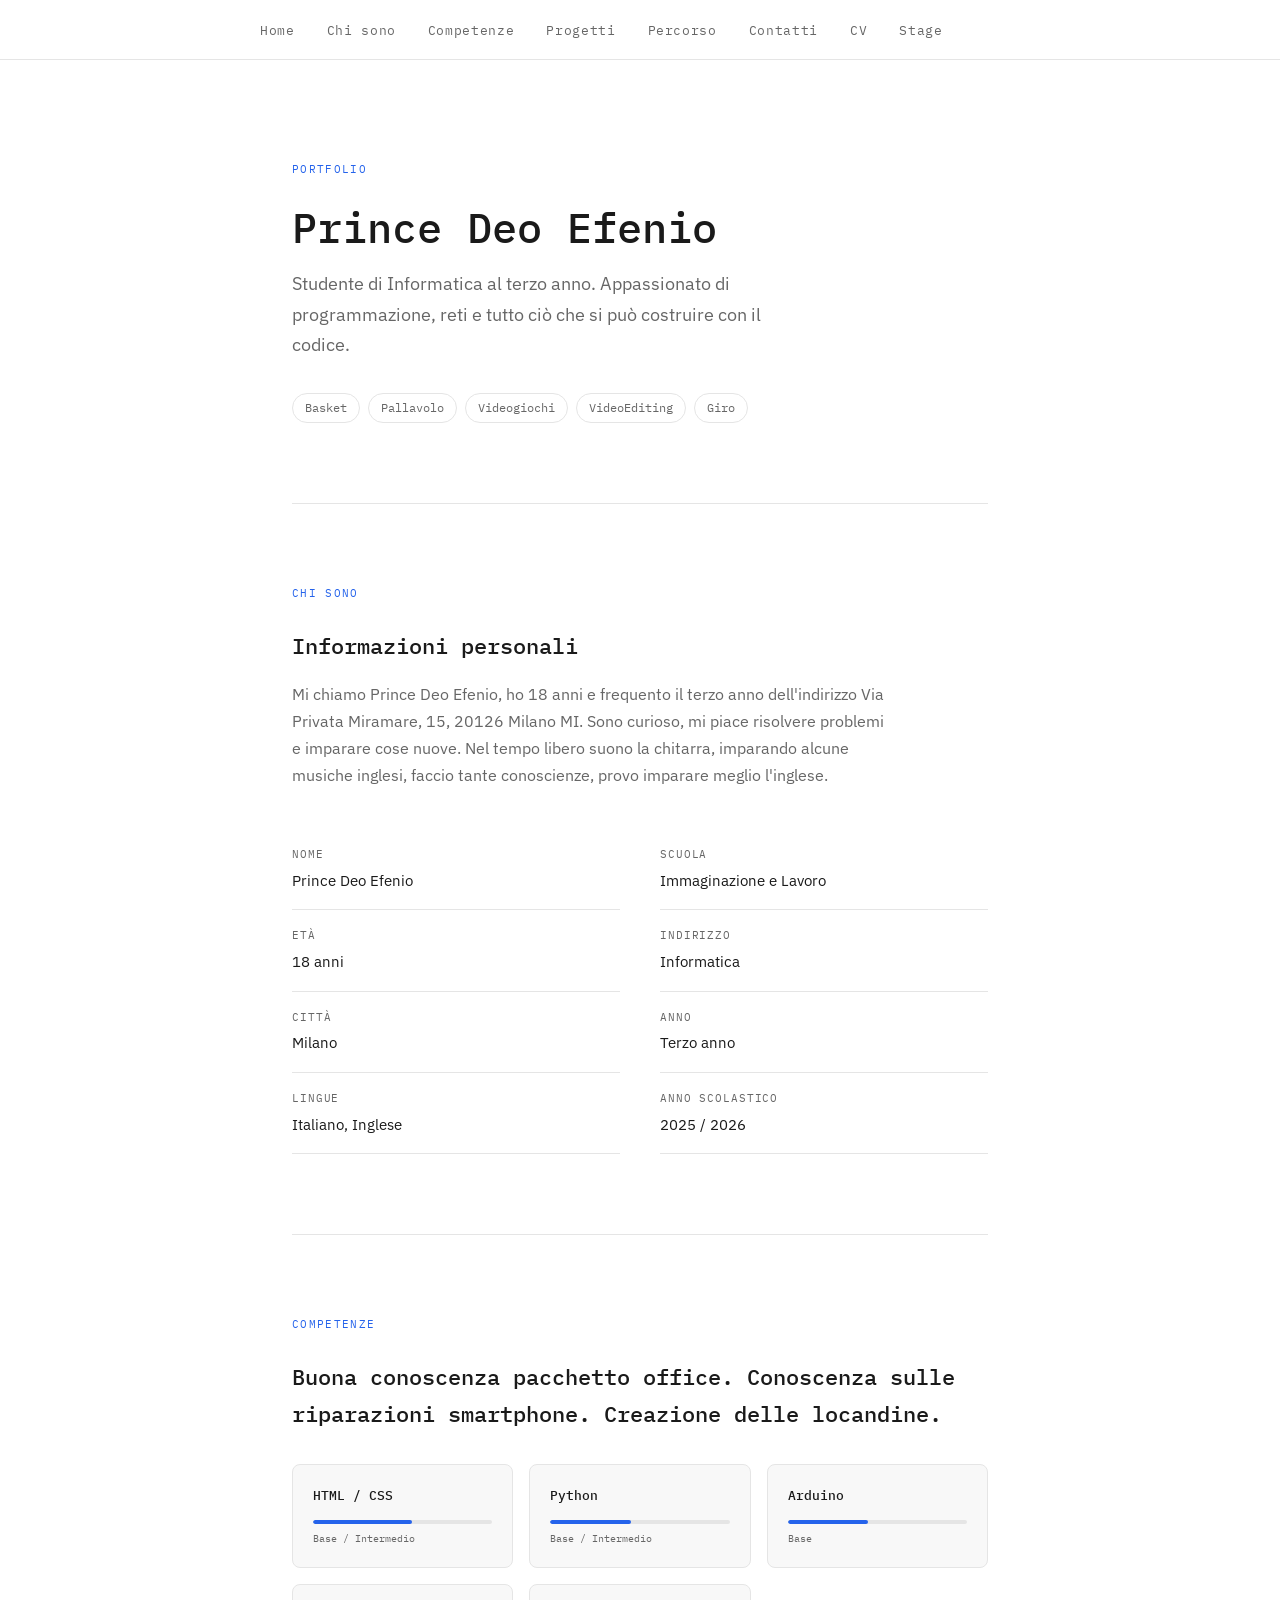
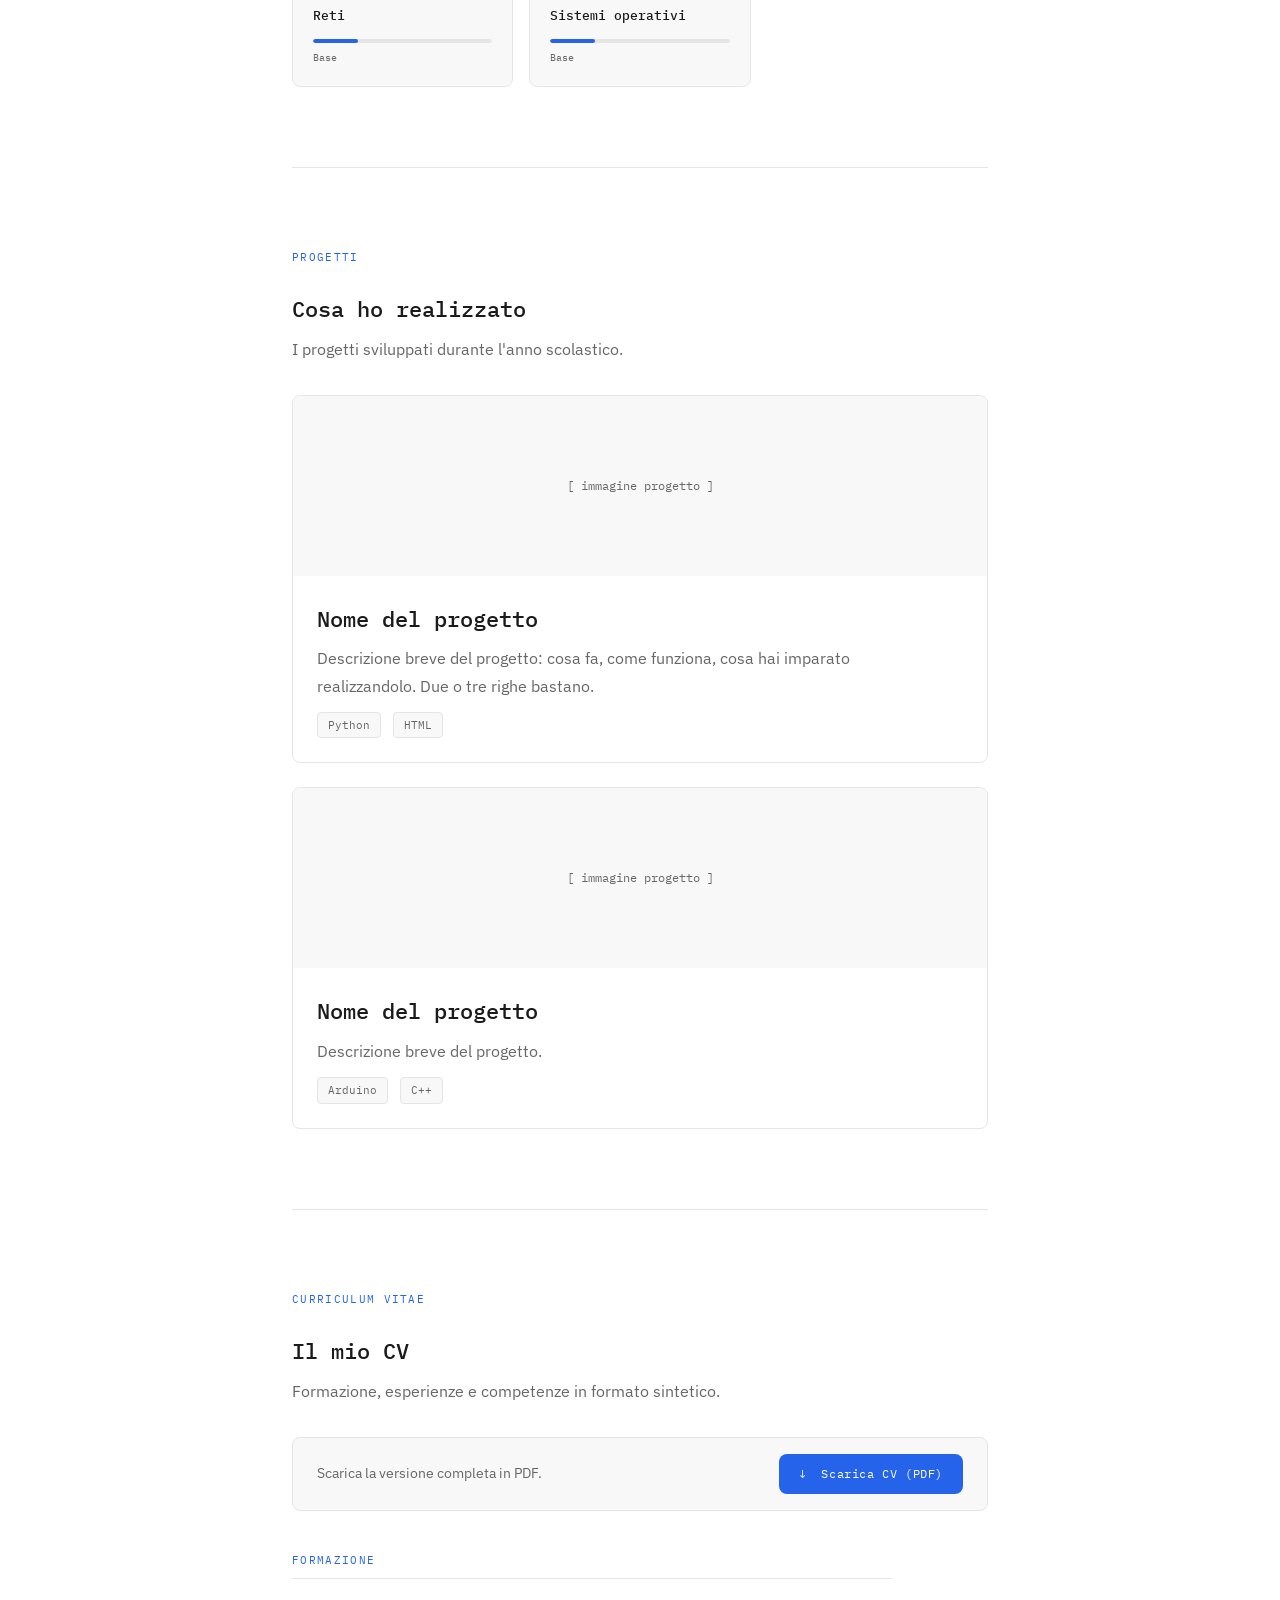
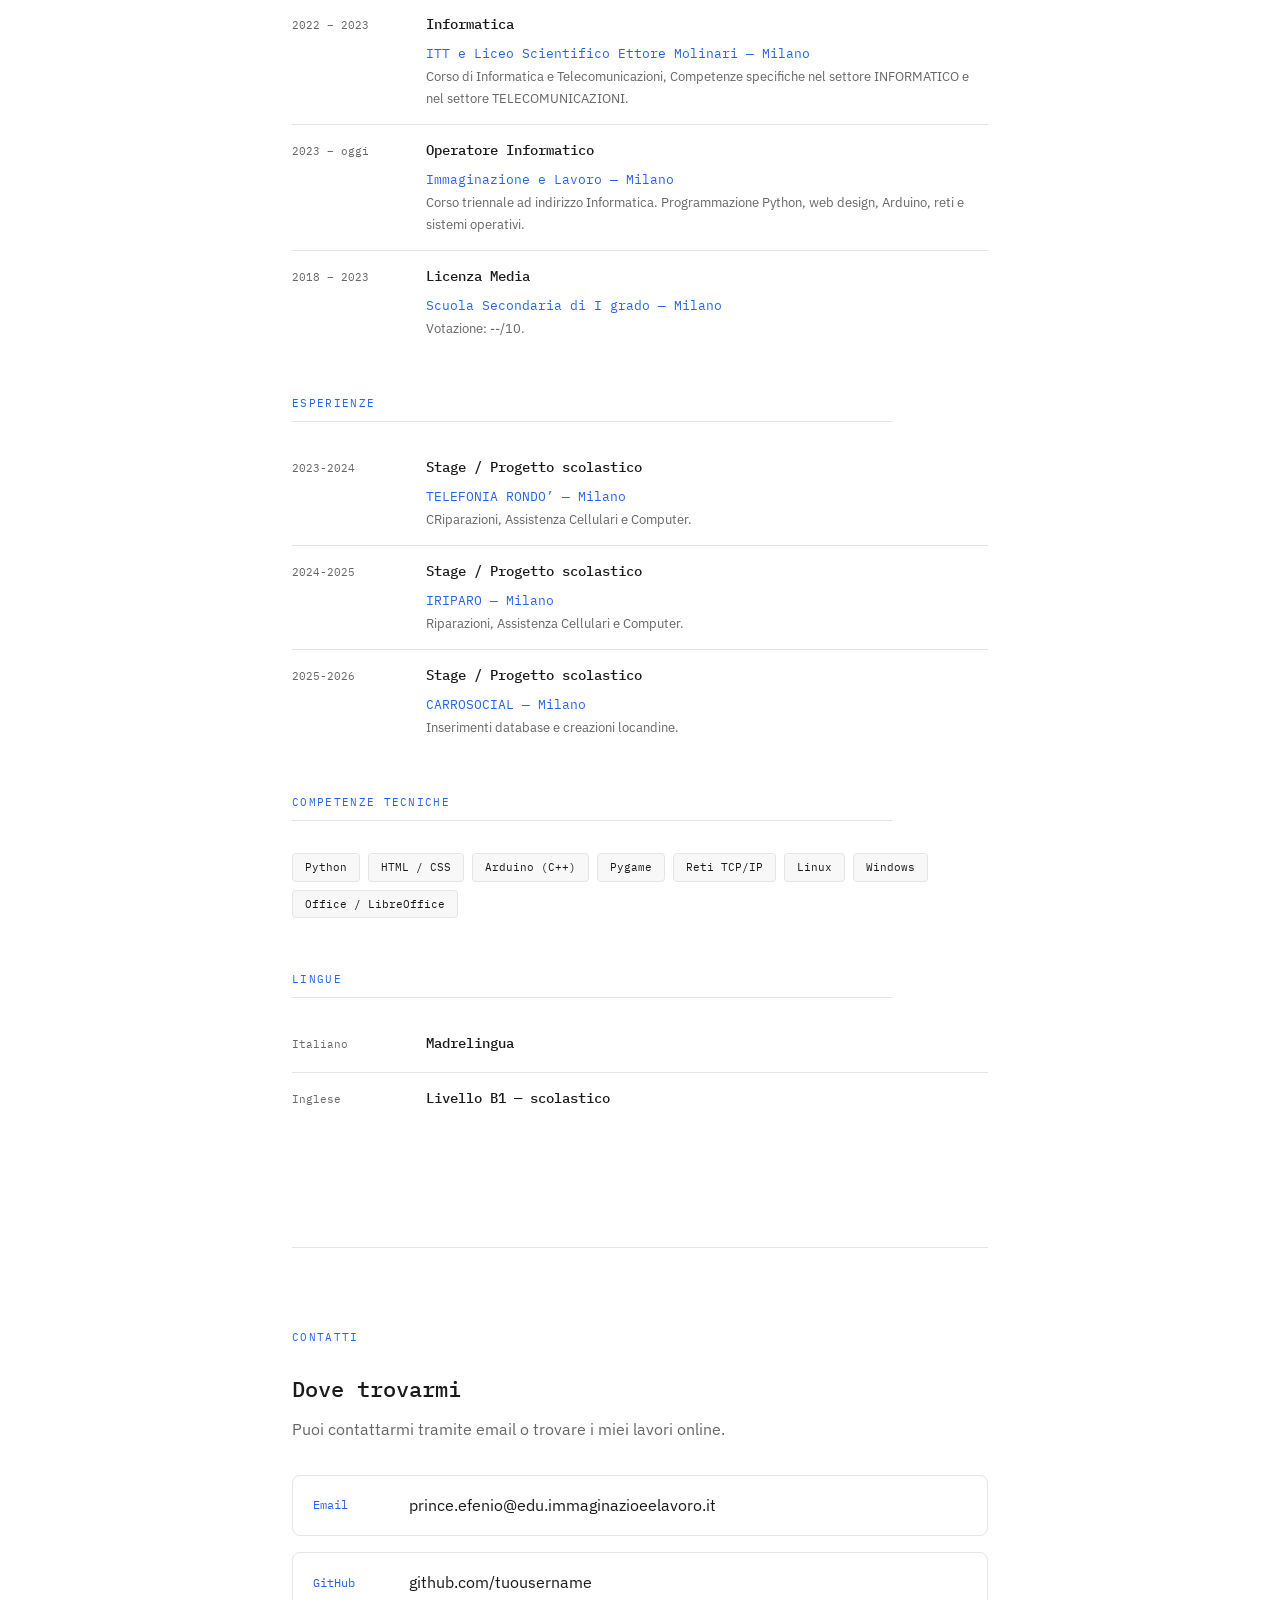
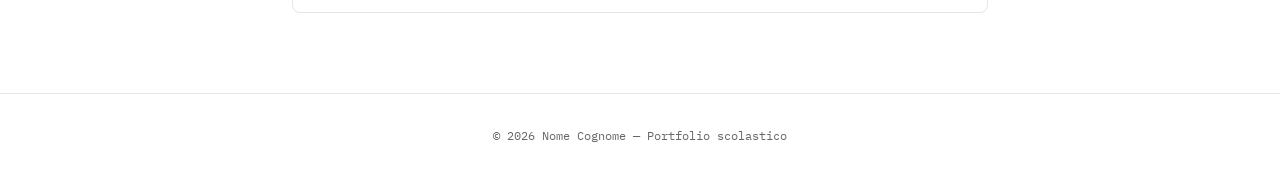
==== index.html @ 4399417d "Add files via upload" ====
<!DOCTYPE html>
<html lang="it">
<head>
  <meta charset="UTF-8" />
  <meta name="viewport" content="width=device-width, initial-scale=1.0"/>

  <!-- ✏️ MODIFICA: cambia il titolo con il tuo nome -->
  <title>Nome Cognome — Portfolio</title>

  <link rel="preconnect" href="https://fonts.googleapis.com">
  <link href="https://fonts.googleapis.com/css2?family=IBM+Plex+Sans:wght@300;400;500&family=IBM+Plex+Mono:wght@400;500&display=swap" rel="stylesheet">
  <link rel="stylesheet" href="style.css">
</head>

<body>

  <!-- NAVIGAZIONE -->
  <nav>
    <ul>
      <!-- ✏️ puoi cambiare le voci del menu -->
      <li><a href="#hero">Home</a></li>
      <li><a href="#chi-sono">Chi sono</a></li>
      <li><a href="#competenze">Competenze</a></li>
      <li><a href="#progetti">Progetti</a></li>
      <li><a href="#percorso">Percorso</a></li>
      <li><a href="#contatti">Contatti</a></li>
      <li><a href="#cv">CV</a></li>
      <li><a href="./stage.html">Stage</a></li>
    </ul>
  </nav>

  <main>

    <!-- ==========================================
         HERO — presentazione iniziale
         ========================================== -->
    <section id="hero">
      <p class="etichetta">Portfolio</p>

      <!-- ✏️ MODIFICA: il tuo nome e cognome -->
      <h1>Prince Deo Efenio</h1>

      <!-- ✏️ MODIFICA: una frase breve su di te -->
      <p class="sottotitolo">
        Studente di Informatica al terzo anno. Appassionato di programmazione,
        reti e tutto ciò che si può costruire con il codice.
      </p>

      <!-- ✏️ MODIFICA: le parole chiave che ti descrivono -->
      <div class="tag-list">
        <span class="tag">Basket</span>
        <span class="tag">Pallavolo</span>
        <span class="tag">Videogiochi</span>
        <span class="tag">VideoEditing</span>
        <span class="tag">Giro</span>
      </div>
    </section>

    <!-- ==========================================
         CHI SONO
         ========================================== -->
    <section id="chi-sono">
      <p class="etichetta">Chi sono</p>
      <h2>Informazioni personali</h2>

      <!-- ✏️ MODIFICA: scrivi qualcosa su di te -->
      <p style="margin-top: 16px;">
        Mi chiamo Prince Deo Efenio, ho 18 anni e frequento il terzo anno
        dell'indirizzo Via Privata Miramare, 15, 20126 Milano MI. Sono curioso,
        mi piace risolvere problemi e imparare cose nuove.
        Nel tempo libero suono la chitarra, imparando alcune musiche inglesi,
        faccio tante conoscienze, provo imparare meglio l'inglese.
      </p>

      <div class="griglia-2col" style="margin-top: 40px;">
        <div>
          <!-- ✏️ MODIFICA: le tue informazioni -->
          <div class="info-riga">
            <span>Nome</span>
            <span>Prince Deo Efenio</span>
          </div>
          <div class="info-riga">
            <span>Età</span>
            <span>18 anni</span>
          </div>
          <div class="info-riga">
            <span>Città</span>
            <span>Milano</span>
          </div>
          <div class="info-riga">
            <span>Lingue</span>
            <span>Italiano, Inglese</span>
          </div>
        </div>
        <div>
          <div class="info-riga">
            <span>Scuola</span>
            <span>Immaginazione e Lavoro</span>
          </div>
          <div class="info-riga">
            <span>Indirizzo</span>
            <span>Informatica</span>
          </div>
          <div class="info-riga">
            <span>Anno</span>
            <span>Terzo anno</span>
          </div>
          <div class="info-riga">
            <span>Anno scolastico</span>
            <span>2025 / 2026</span>
          </div>
        </div>
      </div>
    </section>

    <!-- ==========================================
         COMPETENZE
         ========================================== -->
    <section id="competenze">
      <p class="etichetta">Competenze</p>
      <h2>
        Buona conoscenza pacchetto office. Conoscenza sulle riparazioni smartphone. Creazione delle locandine.      </h2>
      <p style="margin-top: 8px;">
      
      </p>

      <!-- ✏️ MODIFICA: le tue competenze e il livello (da 0% a 100%) -->
      <div class="competenze-griglia">

        <div class="competenza-card">
          <h3>HTML / CSS</h3>
          <div class="barra-contenitore">
            <div class="barra" style="width: 55%"></div>
          </div>
          <p class="livello-label">Base / Intermedio</p>
        </div>

        <div class="competenza-card">
          <h3>Python</h3>
          <div class="barra-contenitore">
            <div class="barra" style="width: 45%"></div>
          </div>
          <p class="livello-label">Base / Intermedio</p>
        </div>

        <div class="competenza-card">
          <h3>Arduino</h3>
          <div class="barra-contenitore">
            <div class="barra" style="width: 45%"></div>
          </div>
          <p class="livello-label">Base</p>
        </div>

        <div class="competenza-card">
          <h3>Reti</h3>
          <div class="barra-contenitore">
            <div class="barra" style="width: 25%"></div>
          </div>
          <p class="livello-label">Base</p>
        </div>

        <div class="competenza-card">
          <h3>Sistemi operativi</h3>
          <div class="barra-contenitore">
            <div class="barra" style="width: 25%"></div>
          </div>
          <p class="livello-label">Base</p>
        </div>

        <!-- ✏️ aggiungi altre competenze copiando il blocco sopra -->

      </div>
    </section>

    <!-- ==========================================
         PROGETTI
         ========================================== -->
    <section id="progetti">
      <p class="etichetta">Progetti</p>
      <h2>Cosa ho realizzato</h2>
      <p style="margin-top: 8px;">
        I progetti sviluppati durante l'anno scolastico.
      </p>

      <div class="progetti-lista">

        <!-- PROGETTO 1 — ✏️ MODIFICA con il tuo progetto -->
        <div class="progetto-card">
          <div class="progetto-immagine">
            <!-- ✏️ sostituisci questo placeholder con un'immagine del progetto:
                 <img src="screenshot-progetto.jpg" alt="Nome progetto" style="width:100%;height:100%;object-fit:cover;">
            -->
            [ immagine progetto ]
          </div>
          <div class="progetto-corpo">
            <h2>Nome del progetto</h2>
            <p style="margin-top: 8px;">
              Descrizione breve del progetto: cosa fa, come funziona, cosa hai imparato
              realizzandolo. Due o tre righe bastano.
            </p>
            <div class="progetto-meta">
              <!-- ✏️ aggiungi i linguaggi / strumenti usati -->
              <span class="badge">Python</span>
              <span class="badge">HTML</span>
            </div>
            <!-- ✏️ se hai un link al progetto, inseriscilo qui -->
            <!-- <a href="#" class="progetto-link">→ Vedi il progetto</a> -->
          </div>
        </div>

        <!-- PROGETTO 2 — ✏️ MODIFICA con il tuo progetto -->
        <div class="progetto-card">
          <div class="progetto-immagine">[ immagine progetto ]</div>
          <div class="progetto-corpo">
            <h2>Nome del progetto</h2>
            <p style="margin-top: 8px;">
              Descrizione breve del progetto.
            </p>
            <div class="progetto-meta">
              <span class="badge">Arduino</span>
              <span class="badge">C++</span>
            </div>
          </div>
        </div>

        <!-- ✏️ copia un blocco qui sopra per aggiungere altri progetti -->

      </div>
    </section>

    <!-- ==========================================
         CV
         ========================================== -->
    <section id="cv">
      <p class="etichetta">Curriculum Vitae</p>
      <h2>Il mio CV</h2>
      <p style="margin-top: 8px;">
        Formazione, esperienze e competenze in formato sintetico.
      </p>

      <!-- BOTTONE DOWNLOAD PDF -->
      <div class="cv-download-bar">
        <p>Scarica la versione completa in PDF.</p>
        <!-- ✏️ MODIFICA: sostituisci "cv.pdf" con il nome del tuo file PDF -->
        <a href="./foto cv/PRINCE DEO EFENIO - CV (1).pdf" download="NomeCognome_CV.pdf" class="btn-scarica">
          ↓ &nbsp;Scarica CV (PDF)
        </a>
      </div>

      <!-- FORMAZIONE -->
      <div class="cv-blocco">
        <p class="cv-blocco-titolo">Formazione</p>

        <!-- ✏️ MODIFICA: il tuo percorso scolastico -->
        <div class="cv-riga">
          <span class="cv-periodo">2022 – 2023</span>
          <div class="cv-contenuto">
            <h3>Informatica</h3>
            <span class="cv-luogo">ITT e Liceo Scientifico Ettore Molinari — Milano</span>
            <p>Corso di Informatica e Telecomunicazioni,
                Competenze specifiche nel settore INFORMATICO e nel settore TELECOMUNICAZIONI.</p>
          </div>
        </div>

        <div class="cv-riga">
          <span class="cv-periodo">2023 – oggi</span>
          <div class="cv-contenuto">
            <h3>Operatore Informatico</h3>
            <span class="cv-luogo">Immaginazione e Lavoro — Milano</span>
            <p>Corso triennale ad indirizzo Informatica. Programmazione Python,
               web design, Arduino, reti e sistemi operativi.</p>
          </div>
        </div>

        <div class="cv-riga">
          <span class="cv-periodo">2018 – 2023</span>
          <div class="cv-contenuto">
            <h3>Licenza Media</h3>
            <!-- ✏️ MODIFICA: la tua scuola media -->
            <span class="cv-luogo">Scuola Secondaria di I grado — Milano</span>
            <p>Votazione: --/10.</p>
          </div>
        </div>

        <!-- ✏️ aggiungi altri blocchi copiando una cv-riga -->
      </div>

      <!-- ESPERIENZE -->
      <div class="cv-blocco">
        <p class="cv-blocco-titolo">Esperienze</p>

        <!-- ✏️ MODIFICA: aggiungi stage, lavori, volontariato, ecc. -->
        <div class="cv-riga">
          <span class="cv-periodo">2023-2024</span>
          <div class="cv-contenuto">
            <h3>Stage / Progetto scolastico</h3>
            <!-- ✏️ MODIFICA: azienda o contesto -->
            <span class="cv-luogo">TELEFONIA RONDO’ — Milano</span>
            <p>CRiparazioni, Assistenza Cellulari e Computer.</p>
          </div>
        </div>
        

                <div class="cv-riga">
          <span class="cv-periodo">2024-2025</span>
          <div class="cv-contenuto">
            <h3>Stage / Progetto scolastico</h3>
            <!-- ✏️ MODIFICA: azienda o contesto -->
            <span class="cv-luogo">IRIPARO — Milano</span>
            <p>Riparazioni, Assistenza Cellulari e Computer.</p>
          </div>
        </div>



                <div class="cv-riga">
          <span class="cv-periodo">2025-2026</span>
          <div class="cv-contenuto">
            <h3>Stage / Progetto scolastico</h3>
            <!-- ✏️ MODIFICA: azienda o contesto -->
            <span class="cv-luogo">CARROSOCIAL — Milano</span>
            <p>Inserimenti database e creazioni locandine.</p>
          </div>
        </div>

        <!-- ✏️ se non hai esperienze lavorative ancora, puoi rimuovere
             questa sezione o usarla per progetti extrascolastici -->
      </div>

      <!-- COMPETENZE TECNICHE -->
      <div class="cv-blocco">
        <p class="cv-blocco-titolo">Competenze tecniche</p>
        <!-- ✏️ MODIFICA: le tue competenze -->
        <div class="cv-skill-lista">
          <span class="cv-skill">Python</span>
          <span class="cv-skill">HTML / CSS</span>
          <span class="cv-skill">Arduino (C++)</span>
          <span class="cv-skill">Pygame</span>
          <span class="cv-skill">Reti TCP/IP</span>
          <span class="cv-skill">Linux</span>
          <span class="cv-skill">Windows</span>
          <span class="cv-skill">Office / LibreOffice</span>
        </div>
      </div>

      <!-- LINGUE -->
      <div class="cv-blocco">
        <p class="cv-blocco-titolo">Lingue</p>

        <div class="cv-riga">
          <span class="cv-periodo">Italiano</span>
          <div class="cv-contenuto">
            <h3>Madrelingua</h3>
          </div>
        </div>

        <div class="cv-riga">
          <span class="cv-periodo">Inglese</span>
          <div class="cv-contenuto">
            <!-- ✏️ MODIFICA: il tuo livello -->
            <h3>Livello B1 — scolastico</h3>
          </div>
        </div>
      </div>

    </section>

    <!-- ==========================================
         CONTATTI
         ========================================== -->
    <section id="contatti">
      <p class="etichetta">Contatti</p>
      <h2>Dove trovarmi</h2>
      <p style="margin-top: 8px;">
        Puoi contattarmi tramite email o trovare i miei lavori online.
      </p>

      <div class="contatti-lista">

        <!-- ✏️ MODIFICA: la tua email -->
        <a href="/cdn-cgi/l/email-protection#3b4f4e5a7b5e565a525715524f" class="contatto-riga">
          <span class="contatto-icona">Email</span>
          <span><span class="__cf_email__" data-cfemail="5d29283c1d38303c3431733429">prince.efenio@edu.immaginazioeelavoro.it</span></span>
        </a>

        <!-- ✏️ MODIFICA: il tuo profilo GitHub (se ce l'hai) -->
        <a href="https://github.com/tuousername" class="contatto-riga" target="_blank">
          <span class="contatto-icona">GitHub</span>
          <span>github.com/tuousername</span>
        </a>

        <!-- ✏️ aggiungi altri link (LinkedIn, ecc.) copiando il blocco sopra
             oppure cancella quelli che non usi -->

      </div>
    </section>

    

  </main>

    <footer>
    <!-- ✏️ MODIFICA: il tuo nome -->
    © 2026 Nome Cognome — Portfolio scolastico
  </footer>

</body>
</html>
---- style.css ----
/* =============================================
   VARIABILI — modifica qui i colori del sito
   Cambiarle qui le cambia su TUTTE le pagine
   ============================================= */
:root {
  --colore-sfondo:     #ffffff;
  --colore-testo:      #1a1a1a;
  --colore-testo-muto: #666666;
  --colore-accento:    #2563eb;   /* ✏️ cambia questo colore con il tuo preferito */
  --colore-bordo:      #e5e5e5;
  --colore-card:       #f8f8f8;

  --font-titoli: 'IBM Plex Mono', monospace;
  --font-testo:  'IBM Plex Sans', sans-serif;

  --larghezza-max: 760px;
  --raggio:        8px;
}

/* =============================================
   RESET E BASE
   ============================================= */
*, *::before, *::after {
  box-sizing: border-box;
  margin: 0;
  padding: 0;
}

html {
  scroll-behavior: smooth;
}

body {
  background-color: var(--colore-sfondo);
  color: var(--colore-testo);
  font-family: var(--font-testo);
  font-size: 16px;
  line-height: 1.7;
}

/* =============================================
   NAVIGAZIONE
   ============================================= */
nav {
  position: sticky;
  top: 0;
  background-color: var(--colore-sfondo);
  border-bottom: 1px solid var(--colore-bordo);
  z-index: 100;
  padding: 0 32px;
}

nav ul {
  list-style: none;
  display: flex;
  gap: 32px;
  max-width: var(--larghezza-max);
  margin: 0 auto;
  padding: 16px 0;
}

nav a {
  text-decoration: none;
  color: var(--colore-testo-muto);
  font-size: 13px;
  font-family: var(--font-titoli);
  letter-spacing: 0.05em;
  transition: color 0.2s;
}

nav a:hover,
nav a.attivo {
  color: var(--colore-accento);
}

/* =============================================
   LAYOUT PRINCIPALE
   ============================================= */
main {
  max-width: var(--larghezza-max);
  margin: 0 auto;
  padding: 0 32px;
}

section {
  padding: 80px 0;
  border-bottom: 1px solid var(--colore-bordo);
}

section:last-child {
  border-bottom: none;
}

/* =============================================
   TIPOGRAFIA
   ============================================= */
.etichetta {
  font-family: var(--font-titoli);
  font-size: 11px;
  letter-spacing: 0.12em;
  text-transform: uppercase;
  color: var(--colore-accento);
  margin-bottom: 24px;
}

h1 {
  font-family: var(--font-titoli);
  font-size: clamp(28px, 5vw, 42px);
  font-weight: 500;
  line-height: 1.2;
  margin-bottom: 16px;
}

/* h1 nella pagina stage è leggermente più piccolo */
.pagina-stage h1 {
  font-size: clamp(24px, 4vw, 36px);
}

h2 {
  font-family: var(--font-titoli);
  font-size: 22px;
  font-weight: 500;
  margin-bottom: 8px;
}

h3 {
  font-family: var(--font-titoli);
  font-size: 15px;
  font-weight: 500;
  margin-bottom: 6px;
}

p {
  color: var(--colore-testo-muto);
  max-width: 600px;
}

a {
  color: var(--colore-accento);
}

/* =============================================
   SEZIONE HERO (intestazione — solo index)
   ============================================= */
#hero {
  padding: 100px 0 80px;
}

#hero .sottotitolo {
  font-size: 18px;
  color: var(--colore-testo-muto);
  margin-bottom: 32px;
  max-width: 520px;
}

.tag-list {
  display: flex;
  flex-wrap: wrap;
  gap: 8px;
  margin-top: 24px;
}

.tag {
  font-family: var(--font-titoli);
  font-size: 12px;
  padding: 4px 12px;
  border: 1px solid var(--colore-bordo);
  border-radius: 100px;
  color: var(--colore-testo-muto);
}

/* =============================================
   SEZIONE CHI SONO — griglia 2 colonne
   ============================================= */
.griglia-2col {
  display: grid;
  grid-template-columns: 1fr 1fr;
  gap: 40px;
  margin-top: 32px;
}

.info-riga {
  display: flex;
  flex-direction: column;
  gap: 4px;
  padding: 16px 0;
  border-bottom: 1px solid var(--colore-bordo);
}

.info-riga span:first-child {
  font-family: var(--font-titoli);
  font-size: 11px;
  text-transform: uppercase;
  letter-spacing: 0.08em;
  color: var(--colore-testo-muto);
}

.info-riga span:last-child {
  font-size: 15px;
  color: var(--colore-testo);
}

/* =============================================
   SEZIONE COMPETENZE
   ============================================= */
.competenze-griglia {
  display: grid;
  grid-template-columns: repeat(auto-fill, minmax(200px, 1fr));
  gap: 16px;
  margin-top: 32px;
}

.competenza-card {
  background: var(--colore-card);
  border: 1px solid var(--colore-bordo);
  border-radius: var(--raggio);
  padding: 20px;
}

.competenza-card h3 {
  font-size: 13px;
  margin-bottom: 12px;
  color: var(--colore-testo);
}

.barra-contenitore {
  background: var(--colore-bordo);
  border-radius: 4px;
  height: 4px;
  overflow: hidden;
}

.barra {
  height: 100%;
  background: var(--colore-accento);
  border-radius: 4px;
}

.livello-label {
  font-family: var(--font-titoli);
  font-size: 10px;
  color: var(--colore-testo-muto);
  margin-top: 6px;
}

/* =============================================
   SEZIONE PROGETTI
   ============================================= */
.progetti-lista {
  display: flex;
  flex-direction: column;
  gap: 24px;
  margin-top: 32px;
}

.progetto-card {
  border: 1px solid var(--colore-bordo);
  border-radius: var(--raggio);
  overflow: hidden;
  transition: border-color 0.2s;
}

.progetto-card:hover {
  border-color: var(--colore-accento);
}

.progetto-immagine {
  width: 100%;
  height: 180px;
  background: var(--colore-card);
  display: flex;
  align-items: center;
  justify-content: center;
  font-family: var(--font-titoli);
  font-size: 12px;
  color: var(--colore-testo-muto);
  /* ✏️ puoi sostituire il colore di sfondo con un'immagine:
     background: url('immagine-progetto.jpg') center/cover; */
}

.progetto-corpo {
  padding: 24px;
}

.progetto-meta {
  display: flex;
  gap: 12px;
  margin-top: 12px;
  flex-wrap: wrap;
}

.badge {
  font-family: var(--font-titoli);
  font-size: 11px;
  padding: 3px 10px;
  border-radius: 4px;
  background: var(--colore-card);
  border: 1px solid var(--colore-bordo);
  color: var(--colore-testo-muto);
}

.progetto-link {
  display: inline-block;
  margin-top: 16px;
  font-family: var(--font-titoli);
  font-size: 12px;
  color: var(--colore-accento);
  text-decoration: none;
}

.progetto-link:hover {
  text-decoration: underline;
}

/* =============================================
   SEZIONE PERCORSO — timeline
   ============================================= */
.timeline {
  margin-top: 32px;
  display: flex;
  flex-direction: column;
  gap: 0;
}

.timeline-item {
  display: grid;
  grid-template-columns: 100px 1fr;
  gap: 24px;
  padding-bottom: 32px;
  position: relative;
}

.timeline-item::before {
  content: '';
  position: absolute;
  left: 91px;
  top: 6px;
  bottom: 0;
  width: 1px;
  background: var(--colore-bordo);
}

.timeline-item:last-child::before {
  display: none;
}

.timeline-anno {
  font-family: var(--font-titoli);
  font-size: 12px;
  color: var(--colore-testo-muto);
  padding-top: 2px;
  text-align: right;
}

.timeline-contenuto {
  padding-left: 20px;
  position: relative;
}

.timeline-contenuto::before {
  content: '';
  position: absolute;
  left: -4px;
  top: 7px;
  width: 8px;
  height: 8px;
  border-radius: 50%;
  background: var(--colore-accento);
}

/* =============================================
   SEZIONE CONTATTI
   ============================================= */
.contatti-lista {
  margin-top: 32px;
  display: flex;
  flex-direction: column;
  gap: 16px;
}

.contatto-riga {
  display: flex;
  align-items: center;
  gap: 16px;
  padding: 16px 20px;
  border: 1px solid var(--colore-bordo);
  border-radius: var(--raggio);
  text-decoration: none;
  color: var(--colore-testo);
  transition: border-color 0.2s, background 0.2s;
}

.contatto-riga:hover {
  border-color: var(--colore-accento);
  background: var(--colore-card);
}

.contatto-icona {
  font-family: var(--font-titoli);
  font-size: 12px;
  color: var(--colore-accento);
  min-width: 80px;
}

/* =============================================
   SEZIONE CV
   ============================================= */
.cv-download-bar {
  display: flex;
  align-items: center;
  justify-content: space-between;
  background: var(--colore-card);
  border: 1px solid var(--colore-bordo);
  border-radius: var(--raggio);
  padding: 16px 24px;
  margin-top: 32px;
  margin-bottom: 40px;
  flex-wrap: wrap;
  gap: 12px;
}

.cv-download-bar p {
  font-size: 14px;
  max-width: none;
}

.btn-scarica {
  display: inline-flex;
  align-items: center;
  gap: 8px;
  background: var(--colore-accento);
  color: #fff;
  text-decoration: none;
  font-family: var(--font-titoli);
  font-size: 12px;
  letter-spacing: 0.05em;
  padding: 10px 20px;
  border-radius: var(--raggio);
  transition: opacity 0.2s;
  white-space: nowrap;
}

.btn-scarica:hover {
  opacity: 0.85;
  color: #fff;
}

.cv-blocco {
  margin-bottom: 40px;
}

.cv-blocco-titolo {
  font-family: var(--font-titoli);
  font-size: 11px;
  letter-spacing: 0.12em;
  text-transform: uppercase;
  color: var(--colore-accento);
  border-bottom: 1px solid var(--colore-bordo);
  padding-bottom: 8px;
  margin-bottom: 20px;
}

.cv-riga {
  display: grid;
  grid-template-columns: 110px 1fr;
  gap: 16px 24px;
  padding: 14px 0;
  border-bottom: 1px solid var(--colore-bordo);
  align-items: start;
}

.cv-riga:last-child {
  border-bottom: none;
}

.cv-periodo {
  font-family: var(--font-titoli);
  font-size: 11px;
  color: var(--colore-testo-muto);
  padding-top: 3px;
}

.cv-contenuto h3 {
  font-size: 14px;
  font-weight: 500;
  margin-bottom: 2px;
  color: var(--colore-testo);
}

.cv-contenuto .cv-luogo {
  font-size: 13px;
  color: var(--colore-accento);
  font-family: var(--font-titoli);
  margin-bottom: 4px;
}

.cv-contenuto p {
  font-size: 13px;
  color: var(--colore-testo-muto);
  max-width: none;
  margin: 0;
}

.cv-skill-lista {
  display: flex;
  flex-wrap: wrap;
  gap: 8px;
  padding: 12px 0;
}

.cv-skill {
  font-family: var(--font-titoli);
  font-size: 11px;
  padding: 4px 12px;
  border-radius: 4px;
  background: var(--colore-card);
  border: 1px solid var(--colore-bordo);
  color: var(--colore-testo);
}

/* =============================================
   PAGINA STAGE — componenti specifici
   ============================================= */

/* Intestazione pagina stage */
#intro {
  padding: 80px 0 60px;
}

#intro p {
  margin-top: 12px;
  max-width: 520px;
}

/* Numerazione stage (cerchio colorato) */
.numero-stage {
  display: inline-flex;
  align-items: center;
  justify-content: center;
  width: 32px;
  height: 32px;
  border-radius: 50%;
  background: var(--colore-accento);
  color: #fff;
  font-family: var(--font-titoli);
  font-size: 14px;
  font-weight: 500;
  margin-bottom: 24px;
}

/* Scheda azienda */
.scheda-azienda {
  border: 1px solid var(--colore-bordo);
  border-radius: var(--raggio);
  overflow: hidden;
  margin-bottom: 40px;
}

.scheda-header {
  background: var(--colore-card);
  border-bottom: 1px solid var(--colore-bordo);
  padding: 20px 24px;
  display: flex;
  align-items: flex-start;
  justify-content: space-between;
  gap: 16px;
  flex-wrap: wrap;
}

.scheda-header h2 {
  font-size: 18px;
  margin-bottom: 0;
}

.scheda-header .settore-badge {
  font-family: var(--font-titoli);
  font-size: 11px;
  padding: 4px 12px;
  border: 1px solid var(--colore-bordo);
  border-radius: 100px;
  color: var(--colore-testo-muto);
  background: var(--colore-sfondo);
  white-space: nowrap;
}

.scheda-corpo {
  padding: 0;
}

.scheda-riga {
  display: grid;
  grid-template-columns: 160px 1fr;
  border-bottom: 1px solid var(--colore-bordo);
}

.scheda-riga:last-child {
  border-bottom: none;
}

.scheda-label {
  font-family: var(--font-titoli);
  font-size: 11px;
  text-transform: uppercase;
  letter-spacing: 0.08em;
  color: var(--colore-testo-muto);
  padding: 16px 24px;
  background: var(--colore-card);
  border-right: 1px solid var(--colore-bordo);
  display: flex;
  align-items: flex-start;
}

.scheda-valore {
  padding: 14px 24px;
  font-size: 15px;
  color: var(--colore-testo);
}

/* Lista attività dentro la scheda */
.attivita-lista {
  list-style: none;
  display: flex;
  flex-direction: column;
  gap: 6px;
  padding: 14px 24px;
}

.attivita-lista li {
  font-size: 15px;
  color: var(--colore-testo);
  display: flex;
  gap: 10px;
  align-items: flex-start;
}

.attivita-lista li::before {
  content: '—';
  color: var(--colore-accento);
  font-family: var(--font-titoli);
  flex-shrink: 0;
  margin-top: 1px;
}

/* Relazione */
.relazione-contenitore {
  margin-top: 8px;
}

.relazione-contenitore h3 {
  font-size: 13px;
  font-weight: 500;
  text-transform: uppercase;
  letter-spacing: 0.08em;
  color: var(--colore-testo-muto);
  margin-bottom: 16px;
}

.relazione-testo {
  display: flex;
  flex-direction: column;
  gap: 16px;
}

.relazione-paragrafo {
  border-left: 3px solid var(--colore-bordo);
  padding-left: 20px;
}

.relazione-paragrafo .para-titolo {
  font-family: var(--font-titoli);
  font-size: 12px;
  text-transform: uppercase;
  letter-spacing: 0.08em;
  color: var(--colore-accento);
  margin-bottom: 6px;
}

.relazione-paragrafo p {
  font-size: 15px;
  line-height: 1.75;
  /* ✏️ il testo della relazione va qui */
}

/* =============================================
   FOOTER
   ============================================= */
footer {
  border-top: 1px solid var(--colore-bordo);
  padding: 32px;
  text-align: center;
  font-family: var(--font-titoli);
  font-size: 12px;
  color: var(--colore-testo-muto);
}

/* =============================================
   RESPONSIVE (schermi piccoli)
   ============================================= */
@media (max-width: 600px) {
  main  { padding: 0 20px; }
  nav   { padding: 0 20px; }

  /* index */
  .griglia-2col      { grid-template-columns: 1fr; }
  .timeline-item     { grid-template-columns: 70px 1fr; }
  .cv-riga           { grid-template-columns: 1fr; gap: 4px; }
  .cv-periodo        { padding-top: 0; }
  .cv-download-bar   { flex-direction: column; align-items: flex-start; }

  /* stage */
  .scheda-riga       { grid-template-columns: 1fr; }
  .scheda-label      { border-right: none; border-bottom: 1px solid var(--colore-bordo); }
  .scheda-header     { flex-direction: column; gap: 8px; }
}
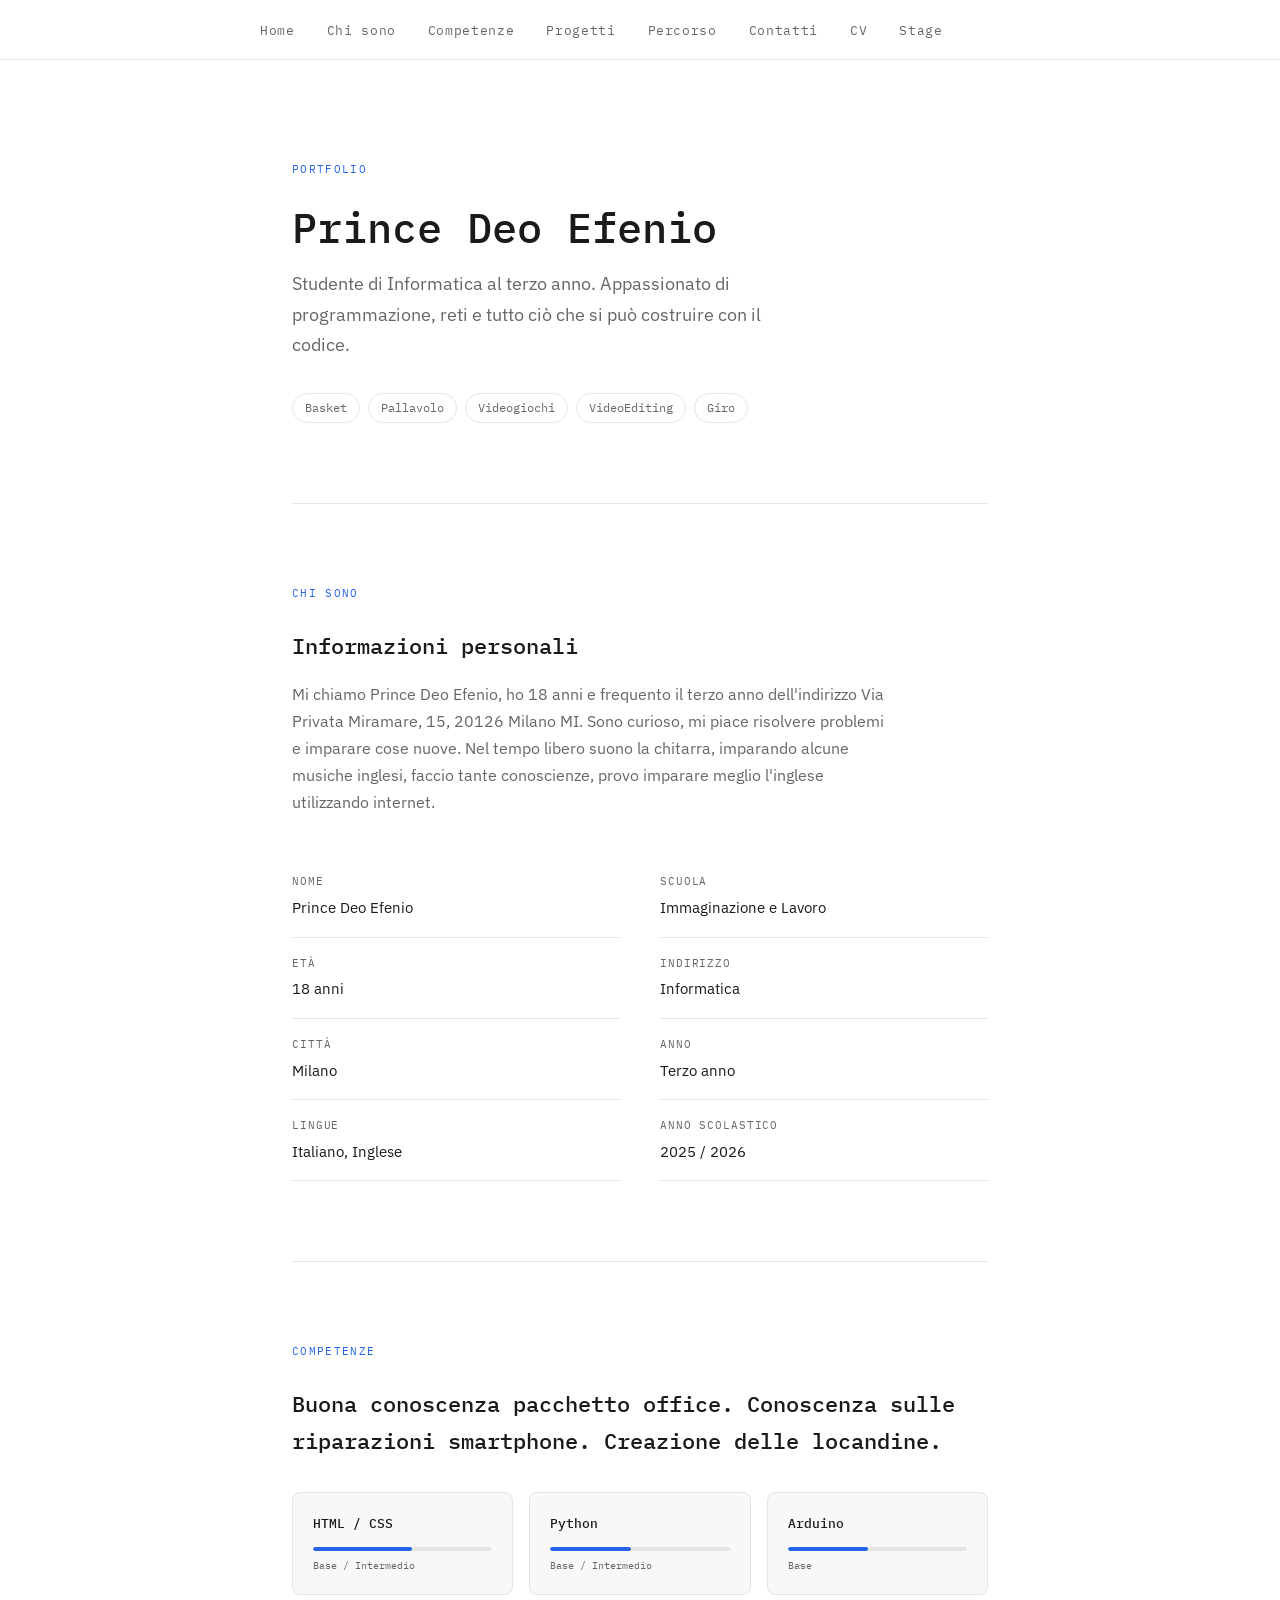
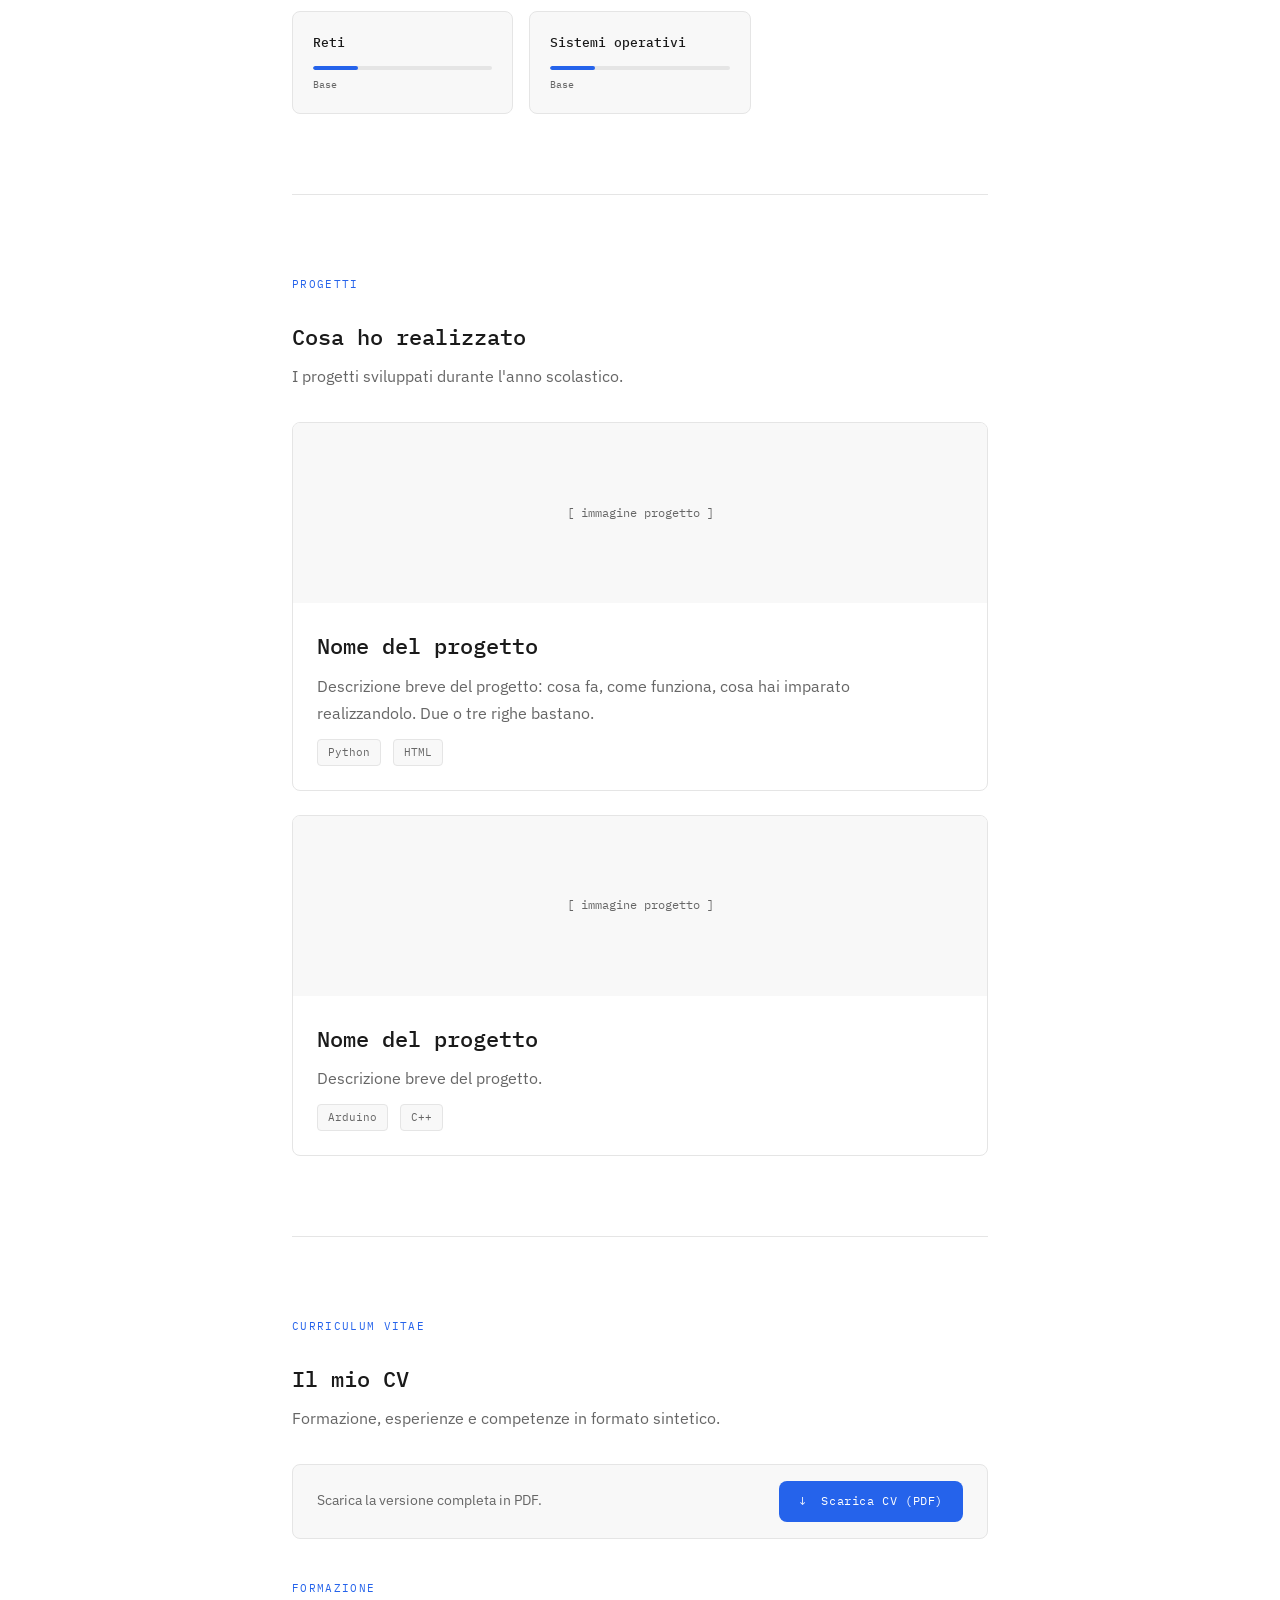
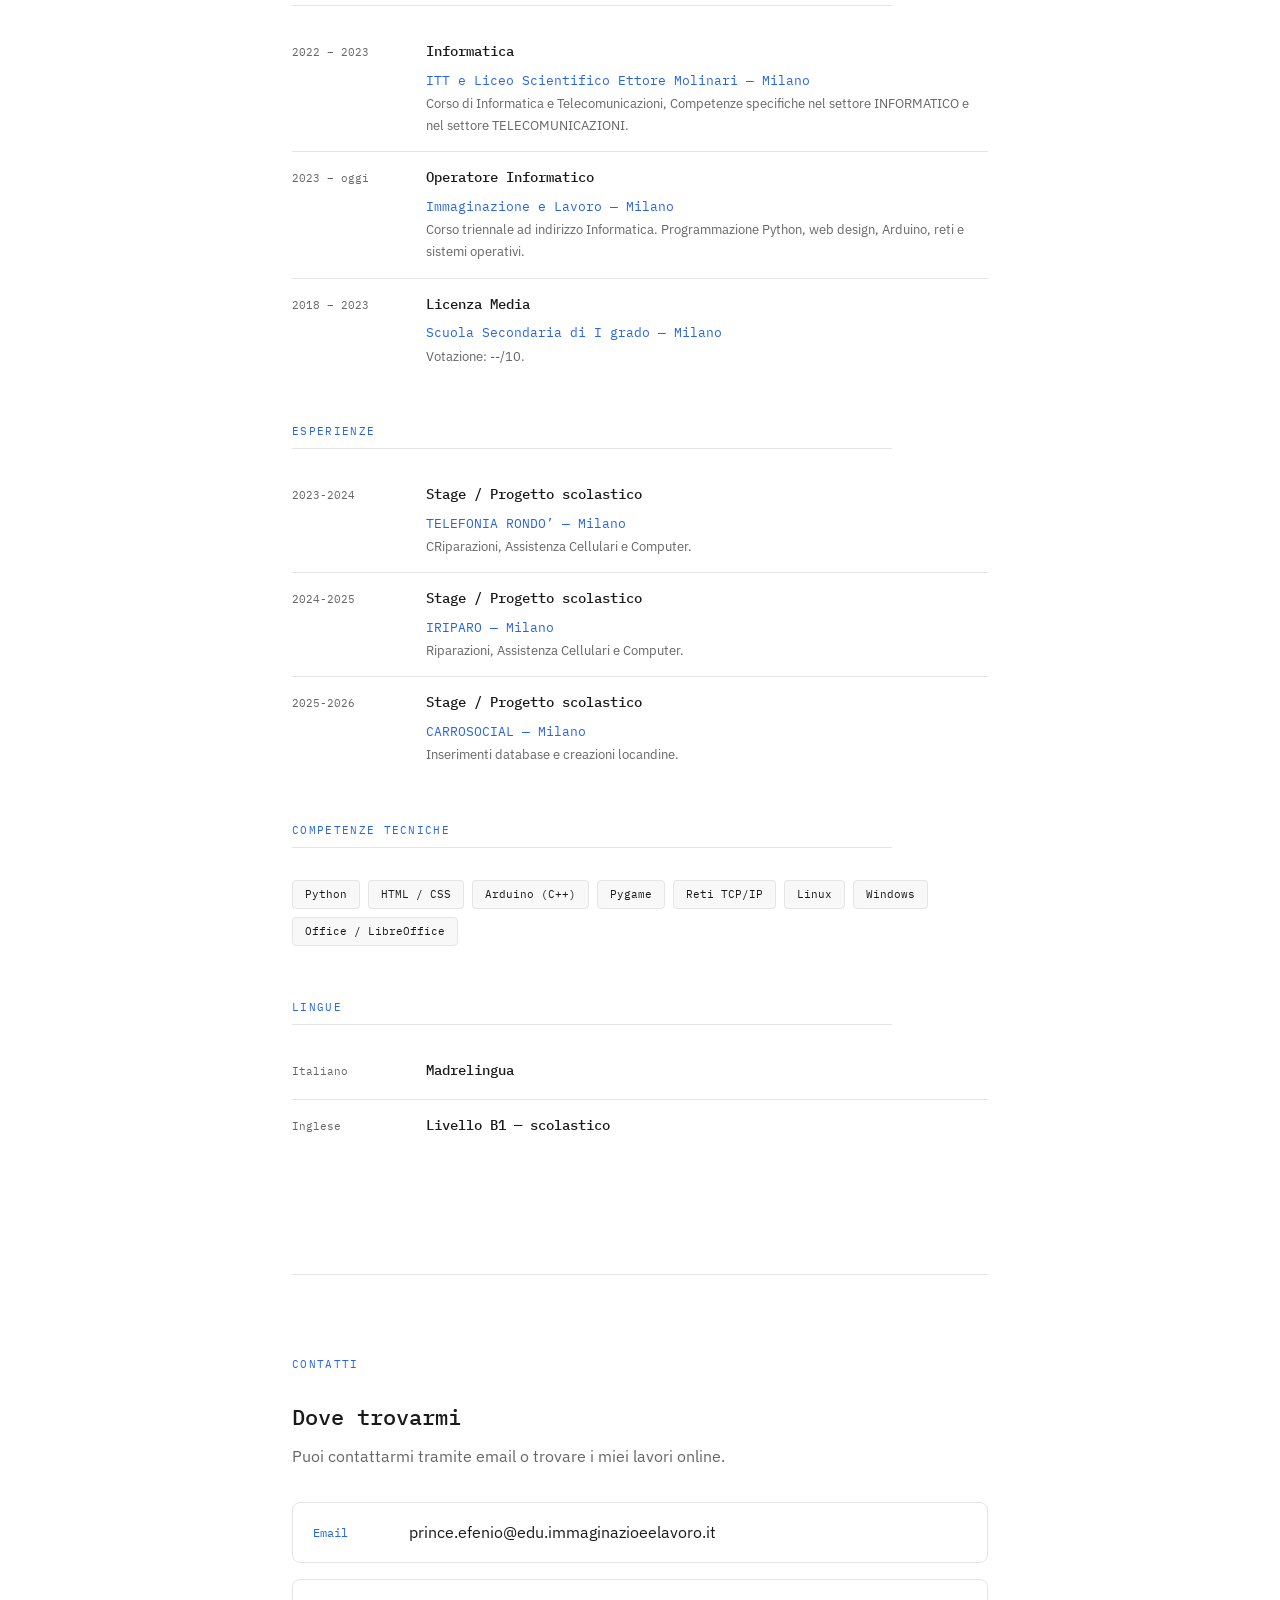
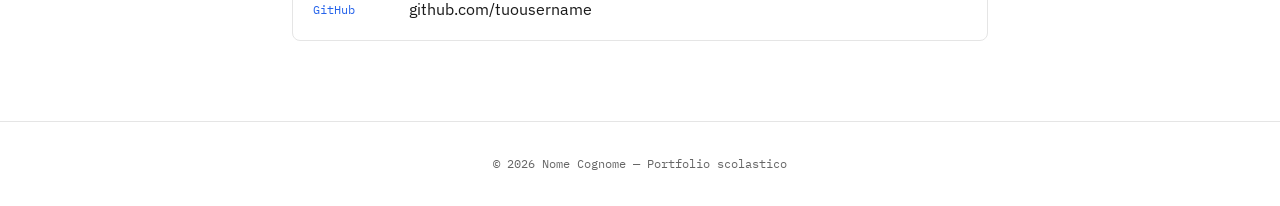
==== commit 0a94d8ca: "Update index.html" ====
--- a/index.html
+++ b/index.html
@@ -69,7 +69,7 @@
         dell'indirizzo Via Privata Miramare, 15, 20126 Milano MI. Sono curioso,
         mi piace risolvere problemi e imparare cose nuove.
         Nel tempo libero suono la chitarra, imparando alcune musiche inglesi,
-        faccio tante conoscienze, provo imparare meglio l'inglese.
+        faccio tante conoscienze, provo imparare meglio l'inglese utilizzando internet.
       </p>
 
       <div class="griglia-2col" style="margin-top: 40px;">
